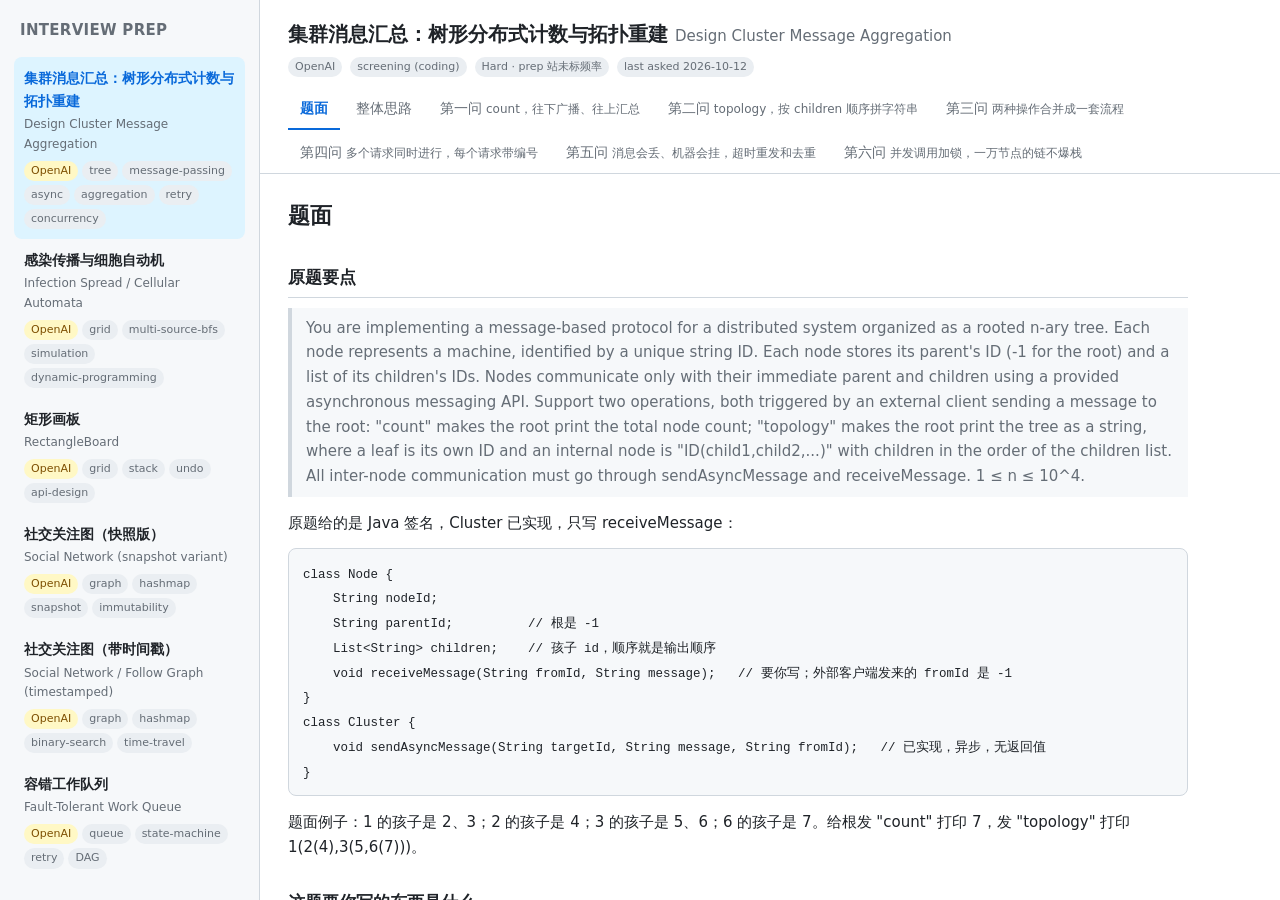
==== index.html @ 9dcd489c "interviewPrep: 题库站源码、六道题与 GitHub Pages 发布脚本 Co-Authored-By: Claude Fable 5.1 <noreply@anthropic.com>" ====
<!doctype html>
<html lang="zh-CN">
<head>
<meta charset="utf-8">
<meta name="viewport" content="width=device-width, initial-scale=1">
<title>Interview Prep</title>
<link rel="stylesheet" href="style.css?v=1792081049">
</head>
<body>
<div id="app"></div>
<script src="data.js?v=1792081049"></script>
<script src="app.js?v=1792081049"></script>
</body>
</html>
---- style.css ----
:root {
  --bg: #ffffff;
  --bg-soft: #f6f8fa;
  --border: #d0d7de;
  --text: #1f2328;
  --muted: #656d76;
  --accent: #0969da;
  --accent-soft: #ddf4ff;
  --add-bg: #e6ffec;
  --add-strong: #abf2bc;
  --del-bg: #ffebe9;
  --del-strong: #ffc1bd;
  --fold-bg: #f1f8ff;
  --ok: #1a7f37;
  --bad: #cf222e;
  --mono: "SF Mono", Menlo, Consolas, "Liberation Mono", monospace;
  --sans: -apple-system, system-ui, "PingFang SC", "Hiragino Sans GB", "Noto Sans CJK SC", "Microsoft YaHei", sans-serif;
}

* { box-sizing: border-box; }
html, body { margin: 0; height: 100%; }
body { font-family: var(--sans); color: var(--text); background: var(--bg); font-size: 15px; line-height: 1.65; }

#app { display: grid; grid-template-columns: 260px 1fr; height: 100vh; }

/* ---------------- sidebar ---------------- */
.sidebar { border-right: 1px solid var(--border); background: var(--bg-soft); padding: 18px 14px; overflow: auto; }
.sidebar h1 { font-size: 15px; margin: 0 0 14px 6px; letter-spacing: .02em; color: var(--muted); font-weight: 600; text-transform: uppercase; }
.plist { list-style: none; margin: 0; padding: 0; }
.plist li a { display: block; padding: 10px 10px; border-radius: 8px; text-decoration: none; color: var(--text); }
.plist li a:hover { background: #eaeef2; }
.plist li a.active { background: var(--accent-soft); color: var(--accent); }
.plist .t { font-weight: 600; font-size: 14px; }
.plist .s { font-size: 12px; color: var(--muted); margin-top: 2px; }
.plist .tags { margin-top: 6px; display: flex; flex-wrap: wrap; gap: 4px; }
.chip { display: inline-block; font-size: 11px; padding: 1px 7px; border-radius: 999px; background: #eaeef2; color: var(--muted); }
.chip.co { background: #fff8c5; color: #7d4e00; }

/* ---------------- main ---------------- */
.main { display: flex; flex-direction: column; min-width: 0; height: 100vh; }
.phead { padding: 18px 28px 0; border-bottom: 1px solid var(--border); }
.phead h2 { margin: 0; font-size: 20px; }
.phead .meta { margin: 6px 0 12px; display: flex; gap: 8px; flex-wrap: wrap; font-size: 12px; color: var(--muted); align-items: center; }
.tabs { display: flex; gap: 4px; flex-wrap: wrap; }
.tabs a { padding: 8px 12px; text-decoration: none; color: var(--muted); border-bottom: 2px solid transparent; font-size: 14px; margin-bottom: -1px; }
.tabs a:hover { color: var(--text); }
.tabs a.active { color: var(--accent); border-bottom-color: var(--accent); font-weight: 600; }
.tabs .sub { color: var(--muted); font-weight: 400; font-size: 12px; margin-left: 4px; }

.content { flex: 1; min-height: 0; overflow: auto; }
.content.scroll { padding: 24px 28px 48px; }
.doc { max-width: 900px; }

/* ---------------- markdown ---------------- */
.md h1 { font-size: 22px; margin: 0 0 16px; }
.md h2 { font-size: 17px; margin: 28px 0 10px; padding-bottom: 6px; border-bottom: 1px solid var(--border); }
.md h3 { font-size: 15px; margin: 20px 0 8px; color: #24292f; }
.md p { margin: 0 0 12px; }
.md ul, .md ol { margin: 0 0 12px; padding-left: 24px; }
.md li { margin: 4px 0; }
.md code { font-family: var(--mono); font-size: 12.5px; background: #eff1f3; padding: 1px 5px; border-radius: 4px; }
.md pre { background: var(--bg-soft); border: 1px solid var(--border); border-radius: 8px; padding: 12px 14px; overflow: auto; margin: 0 0 14px; }
.md pre code { background: none; padding: 0; font-size: 12.5px; line-height: 1.55; }
.md blockquote { margin: 0 0 14px; padding: 8px 14px; border-left: 4px solid var(--border); color: var(--muted); background: var(--bg-soft); }
.md blockquote p { margin: 0; }
.md table { border-collapse: collapse; margin: 0 0 16px; font-size: 13.5px; width: 100%; }
.md th, .md td { border: 1px solid var(--border); padding: 6px 10px; text-align: left; vertical-align: top; }
.md th { background: var(--bg-soft); font-weight: 600; }
.md strong { font-weight: 650; }

/* ---------------- step layout ---------------- */
.step { display: grid; grid-template-columns: minmax(380px, 46%) 1fr; height: 100%; min-height: 0; }
.step .notes { overflow: auto; padding: 22px 26px 48px; border-right: 1px solid var(--border); }
.step .codecol { display: flex; flex-direction: column; min-width: 0; min-height: 0; background: #fbfcfd; }
@media (max-width: 1100px) {
  .step { grid-template-columns: 1fr; height: auto; }
  .step .notes { border-right: none; border-bottom: 1px solid var(--border); }
  .content { overflow: auto; }
}

.toolbar { display: flex; align-items: center; gap: 14px; flex-wrap: wrap; padding: 10px 16px; border-bottom: 1px solid var(--border); background: var(--bg); font-size: 13px; }
.toolbar label { color: var(--muted); display: inline-flex; align-items: center; gap: 6px; }
.toolbar select { font: inherit; font-size: 13px; padding: 3px 6px; border: 1px solid var(--border); border-radius: 6px; background: var(--bg); }
.seg { display: inline-flex; border: 1px solid var(--border); border-radius: 6px; overflow: hidden; }
.seg button { font: inherit; font-size: 13px; padding: 4px 10px; border: 0; background: var(--bg); cursor: pointer; color: var(--muted); }
.seg button + button { border-left: 1px solid var(--border); }
.seg button.on { background: var(--accent-soft); color: var(--accent); font-weight: 600; }
.stats { font-family: var(--mono); font-size: 12px; }
.stats .a { color: var(--ok); } .stats .d { color: var(--bad); margin-left: 6px; }
.testchip { font-size: 12px; padding: 2px 8px; border-radius: 999px; margin-left: auto; }
.testchip.ok { background: #dafbe1; color: var(--ok); }
.testchip.bad { background: #ffebe9; color: var(--bad); }

.codeview { flex: 1; min-height: 0; overflow: auto; }
table.code { border-collapse: collapse; width: 100%; font-family: var(--mono); font-size: 12.5px; line-height: 1.5; }
table.code td { padding: 0 10px; white-space: pre; vertical-align: top; }
table.code td.ln { width: 1%; text-align: right; color: #8c959f; user-select: none; background: #f6f8fa; border-right: 1px solid #eaeef2; padding: 0 8px; }
table.code td.mk { width: 1%; padding: 0 4px; color: var(--muted); user-select: none; }
table.code tr.add td { background: var(--add-bg); }
table.code tr.add td.ln { background: var(--add-strong); }
table.code tr.add td.mk { color: var(--ok); }
table.code tr.del td { background: var(--del-bg); }
table.code tr.del td.ln { background: var(--del-strong); }
table.code tr.del td.mk { color: var(--bad); }
table.code tr.fold td { background: var(--fold-bg); color: var(--accent); cursor: pointer; text-align: center; padding: 3px; font-family: var(--sans); font-size: 12px; }
table.code tr.fold td:hover { text-decoration: underline; }
.empty { padding: 40px; color: var(--muted); text-align: center; }
pre.testout { margin: 0; padding: 14px 16px; font-family: var(--mono); font-size: 12px; white-space: pre-wrap; border-top: 1px solid var(--border); background: var(--bg); }

/* highlight */
.k { color: #cf222e; } .s { color: #0a3069; } .c { color: #6e7781; font-style: italic; } .n { color: #0550ae; } .d { color: #8250df; }

.stepnav { display: flex; justify-content: space-between; padding: 14px 26px; border-top: 1px solid var(--border); font-size: 14px; background: var(--bg); }
.stepnav a { color: var(--accent); text-decoration: none; }
.stepnav a:hover { text-decoration: underline; }
.stepnav .dis { color: var(--muted); }

/* ---------------- 窄屏：侧栏收起，题目用下拉框选 ---------------- */
.psel { display: none; }
@media (max-width: 900px) {
  #app { grid-template-columns: 1fr; }
  .sidebar { display: none; }
  .psel { display: block; margin: 0 0 10px; }
  .psel select { width: 100%; font: inherit; font-size: 14px; padding: 6px 8px; border: 1px solid var(--border); border-radius: 6px; background: var(--bg); }
  .phead { padding: 12px 16px 0; }
  .phead h2 { font-size: 17px; }
  .content.scroll { padding: 16px 16px 40px; }
  .step .notes { padding: 16px 16px 32px; }
  .toolbar { padding: 8px 12px; gap: 10px; }
  .stepnav { padding: 12px 16px; }
}
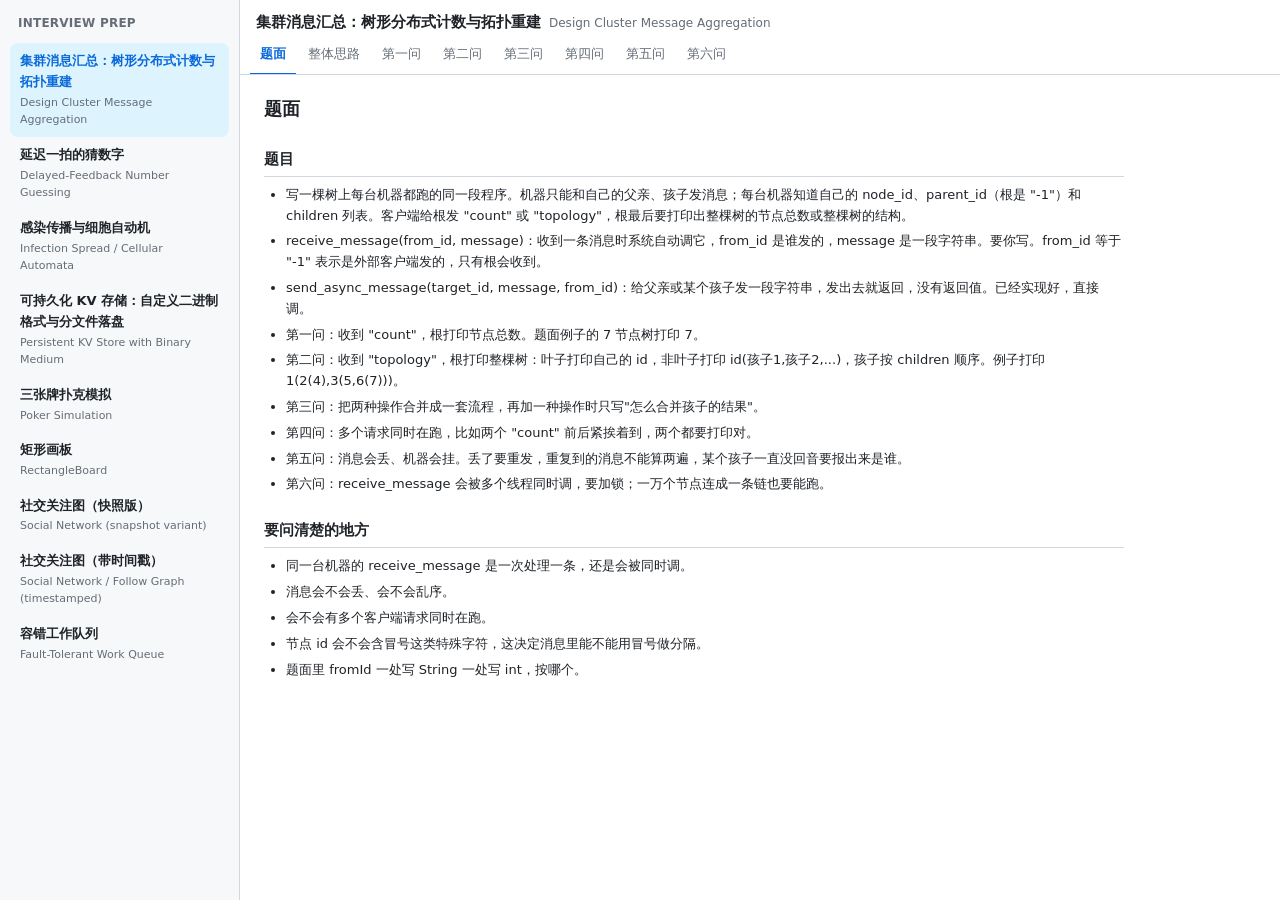
==== commit 93224de3: "题库改版：题面只说题目是什么、每问加“这一问要做什么”、笔记压成四段；iPad 左文右码布局、页面不整体滚动、字号调小；测试用例独立按钮 Co-Authored-By: Claude Fable 5." ====
--- a/index.html
+++ b/index.html
@@ -4,11 +4,11 @@
 <meta charset="utf-8">
 <meta name="viewport" content="width=device-width, initial-scale=1">
 <title>Interview Prep</title>
-<link rel="stylesheet" href="style.css?v=1792081049">
+<link rel="stylesheet" href="style.css?v=1792083086">
 </head>
 <body>
 <div id="app"></div>
-<script src="data.js?v=1792081049"></script>
-<script src="app.js?v=1792081049"></script>
+<script src="data.js?v=1792083086"></script>
+<script src="app.js?v=1792083086"></script>
 </body>
 </html>
--- a/style.css
+++ b/style.css
@@ -18,114 +18,140 @@
 }
 
 * { box-sizing: border-box; }
-html, body { margin: 0; height: 100%; }
-body { font-family: var(--sans); color: var(--text); background: var(--bg); font-size: 15px; line-height: 1.65; }
+/* 页面本身不滚动，只有各自的栏滚动；否则 iPad 上会出现页面和代码栏互相抢滚动的情况 */
+html, body { margin: 0; height: 100%; overflow: hidden; overscroll-behavior: none; }
+body { font-family: var(--sans); color: var(--text); background: var(--bg); font-size: 13px; line-height: 1.6; -webkit-text-size-adjust: 100%; }
 
-#app { display: grid; grid-template-columns: 260px 1fr; height: 100vh; }
+#app { display: grid; grid-template-columns: 240px 1fr; height: 100vh; height: 100dvh; }
+.scrollable, .sidebar, .content.scroll, .step .notes, .codeview, .tabs { overscroll-behavior: contain; -webkit-overflow-scrolling: touch; }
 
 /* ---------------- sidebar ---------------- */
-.sidebar { border-right: 1px solid var(--border); background: var(--bg-soft); padding: 18px 14px; overflow: auto; }
-.sidebar h1 { font-size: 15px; margin: 0 0 14px 6px; letter-spacing: .02em; color: var(--muted); font-weight: 600; text-transform: uppercase; }
+.sidebar { border-right: 1px solid var(--border); background: var(--bg-soft); padding: 14px 10px; overflow: auto; min-height: 0; }
+.sidebar h1 { font-size: 12px; margin: 0 0 10px 8px; letter-spacing: .02em; color: var(--muted); font-weight: 600; text-transform: uppercase; }
 .plist { list-style: none; margin: 0; padding: 0; }
-.plist li a { display: block; padding: 10px 10px; border-radius: 8px; text-decoration: none; color: var(--text); }
+.plist li a { display: block; padding: 8px 10px; border-radius: 8px; text-decoration: none; color: var(--text); }
 .plist li a:hover { background: #eaeef2; }
 .plist li a.active { background: var(--accent-soft); color: var(--accent); }
-.plist .t { font-weight: 600; font-size: 14px; }
-.plist .s { font-size: 12px; color: var(--muted); margin-top: 2px; }
-.plist .tags { margin-top: 6px; display: flex; flex-wrap: wrap; gap: 4px; }
-.chip { display: inline-block; font-size: 11px; padding: 1px 7px; border-radius: 999px; background: #eaeef2; color: var(--muted); }
+.plist .t { font-weight: 600; font-size: 13px; }
+.plist .s { font-size: 11px; color: var(--muted); margin-top: 1px; }
+.plist .tags { margin-top: 5px; display: flex; flex-wrap: wrap; gap: 4px; }
+.chip { display: inline-block; font-size: 11px; padding: 1px 7px; border-radius: 999px; background: #eaeef2; color: var(--muted); white-space: nowrap; }
 .chip.co { background: #fff8c5; color: #7d4e00; }
 
 /* ---------------- main ---------------- */
-.main { display: flex; flex-direction: column; min-width: 0; height: 100vh; }
-.phead { padding: 18px 28px 0; border-bottom: 1px solid var(--border); }
-.phead h2 { margin: 0; font-size: 20px; }
-.phead .meta { margin: 6px 0 12px; display: flex; gap: 8px; flex-wrap: wrap; font-size: 12px; color: var(--muted); align-items: center; }
-.tabs { display: flex; gap: 4px; flex-wrap: wrap; }
-.tabs a { padding: 8px 12px; text-decoration: none; color: var(--muted); border-bottom: 2px solid transparent; font-size: 14px; margin-bottom: -1px; }
+.main { display: flex; flex-direction: column; min-width: 0; min-height: 0; height: 100%; }
+.phead { border-bottom: 1px solid var(--border); background: var(--bg); flex-shrink: 0; }
+.titlebar { display: flex; align-items: center; gap: 10px; padding: 8px 16px 0; min-height: 36px; }
+.ptitle { margin: 0; font-size: 15px; flex: 1; min-width: 0; white-space: nowrap; overflow: hidden; text-overflow: ellipsis; }
+.ptitle .en { color: var(--muted); font-weight: 400; font-size: 12px; margin-left: 8px; }
+.meta { display: flex; gap: 6px; flex-shrink: 0; }
+.psel { display: none; flex: 1; min-width: 0; font: inherit; font-size: 14px; font-weight: 600; padding: 4px 8px; border: 1px solid var(--border); border-radius: 6px; background: var(--bg); color: var(--text); }
+
+/* 页签永远一行，放不下就横向滑，不往下堆 */
+.tabs { display: flex; flex-wrap: nowrap; gap: 2px; overflow-x: auto; padding: 0 10px; scrollbar-width: none; }
+.tabs::-webkit-scrollbar { display: none; }
+.tabs a { flex-shrink: 0; padding: 8px 10px; text-decoration: none; color: var(--muted); border-bottom: 2px solid transparent; font-size: 13px; margin-bottom: -1px; white-space: nowrap; }
 .tabs a:hover { color: var(--text); }
 .tabs a.active { color: var(--accent); border-bottom-color: var(--accent); font-weight: 600; }
-.tabs .sub { color: var(--muted); font-weight: 400; font-size: 12px; margin-left: 4px; }
+.tabs .sub { display: none; color: var(--muted); font-weight: 400; font-size: 11px; margin-left: 4px; }
+@media (min-width: 1300px) { .tabs .sub { display: inline; } }
 
-.content { flex: 1; min-height: 0; overflow: auto; }
-.content.scroll { padding: 24px 28px 48px; }
-.doc { max-width: 900px; }
+.content { flex: 1; min-height: 0; display: flex; flex-direction: column; overflow: hidden; }
+.content.scroll { display: block; overflow: auto; padding: 20px 24px 60px; }
+.doc { max-width: 860px; }
 
 /* ---------------- markdown ---------------- */
-.md h1 { font-size: 22px; margin: 0 0 16px; }
-.md h2 { font-size: 17px; margin: 28px 0 10px; padding-bottom: 6px; border-bottom: 1px solid var(--border); }
-.md h3 { font-size: 15px; margin: 20px 0 8px; color: #24292f; }
-.md p { margin: 0 0 12px; }
-.md ul, .md ol { margin: 0 0 12px; padding-left: 24px; }
-.md li { margin: 4px 0; }
-.md code { font-family: var(--mono); font-size: 12.5px; background: #eff1f3; padding: 1px 5px; border-radius: 4px; }
-.md pre { background: var(--bg-soft); border: 1px solid var(--border); border-radius: 8px; padding: 12px 14px; overflow: auto; margin: 0 0 14px; }
-.md pre code { background: none; padding: 0; font-size: 12.5px; line-height: 1.55; }
-.md blockquote { margin: 0 0 14px; padding: 8px 14px; border-left: 4px solid var(--border); color: var(--muted); background: var(--bg-soft); }
+.md h1 { font-size: 18px; margin: 0 0 14px; }
+.md h2 { font-size: 14.5px; margin: 24px 0 8px; padding-bottom: 5px; border-bottom: 1px solid var(--border); }
+.md h3 { font-size: 13.5px; margin: 16px 0 6px; color: #24292f; }
+.md p { margin: 0 0 10px; }
+.md ul, .md ol { margin: 0 0 10px; padding-left: 22px; }
+.md li { margin: 5px 0; }
+.md code { font-family: var(--mono); font-size: 11.5px; background: #eff1f3; padding: 1px 5px; border-radius: 4px; }
+.md pre { background: var(--bg-soft); border: 1px solid var(--border); border-radius: 8px; padding: 10px 12px; overflow: auto; margin: 0 0 12px; }
+.md pre code { background: none; padding: 0; font-size: 11.5px; line-height: 1.5; }
+.md blockquote { margin: 0 0 12px; padding: 6px 12px; border-left: 4px solid var(--border); color: var(--muted); background: var(--bg-soft); }
 .md blockquote p { margin: 0; }
-.md table { border-collapse: collapse; margin: 0 0 16px; font-size: 13.5px; width: 100%; }
-.md th, .md td { border: 1px solid var(--border); padding: 6px 10px; text-align: left; vertical-align: top; }
+.md table { border-collapse: collapse; margin: 0 0 14px; font-size: 12px; width: 100%; }
+.md th, .md td { border: 1px solid var(--border); padding: 5px 8px; text-align: left; vertical-align: top; }
 .md th { background: var(--bg-soft); font-weight: 600; }
 .md strong { font-weight: 650; }
 
-/* ---------------- step layout ---------------- */
-.step { display: grid; grid-template-columns: minmax(380px, 46%) 1fr; height: 100%; min-height: 0; }
-.step .notes { overflow: auto; padding: 22px 26px 48px; border-right: 1px solid var(--border); }
+/* ---------------- step layout：左文字右代码，两栏各自滚 ---------------- */
+.panebar { display: none; padding: 6px 12px; border-bottom: 1px solid var(--border); background: var(--bg); flex-shrink: 0; }
+.step { display: grid; grid-template-columns: minmax(260px, 38%) 1fr; flex: 1; min-height: 0; }
+.step .notes { overflow: auto; min-height: 0; padding: 14px 18px 40px; border-right: 1px solid var(--border); font-size: 13px; }
+.step .notes .md h1 { font-size: 15px; margin: 0 0 12px; }
+.step .notes .md h2 { font-size: 13px; margin: 18px 0 6px; color: var(--muted); text-transform: none; }
+.step .notes .md li { margin: 6px 0; }
 .step .codecol { display: flex; flex-direction: column; min-width: 0; min-height: 0; background: #fbfcfd; }
-@media (max-width: 1100px) {
-  .step { grid-template-columns: 1fr; height: auto; }
-  .step .notes { border-right: none; border-bottom: 1px solid var(--border); }
-  .content { overflow: auto; }
-}
+.step.pane-both .innotes { display: none; }
 
-.toolbar { display: flex; align-items: center; gap: 14px; flex-wrap: wrap; padding: 10px 16px; border-bottom: 1px solid var(--border); background: var(--bg); font-size: 13px; }
-.toolbar label { color: var(--muted); display: inline-flex; align-items: center; gap: 6px; }
-.toolbar select { font: inherit; font-size: 13px; padding: 3px 6px; border: 1px solid var(--border); border-radius: 6px; background: var(--bg); }
+details.more { margin-top: 20px; border-top: 1px solid var(--border); padding-top: 8px; }
+details.more summary { cursor: pointer; color: var(--accent); font-size: 13px; user-select: none; }
+details.more .morebody { margin-top: 8px; }
+
+.toolbar { display: flex; align-items: center; gap: 10px 12px; flex-wrap: wrap; padding: 7px 12px; border-bottom: 1px solid var(--border); background: var(--bg); font-size: 12px; flex-shrink: 0; }
+.toolbar label { color: var(--muted); display: inline-flex; align-items: center; gap: 5px; white-space: nowrap; }
+.toolbar label.right { margin-left: auto; }
+.toolbar select { font: inherit; font-size: 12px; padding: 3px 6px; border: 1px solid var(--border); border-radius: 6px; background: var(--bg); max-width: 170px; }
 .seg { display: inline-flex; border: 1px solid var(--border); border-radius: 6px; overflow: hidden; }
-.seg button { font: inherit; font-size: 13px; padding: 4px 10px; border: 0; background: var(--bg); cursor: pointer; color: var(--muted); }
+.seg button { font: inherit; font-size: 12px; padding: 5px 10px; border: 0; background: var(--bg); cursor: pointer; color: var(--muted); white-space: nowrap; }
 .seg button + button { border-left: 1px solid var(--border); }
 .seg button.on { background: var(--accent-soft); color: var(--accent); font-weight: 600; }
-.stats { font-family: var(--mono); font-size: 12px; }
+.stats { font-family: var(--mono); font-size: 11px; }
 .stats .a { color: var(--ok); } .stats .d { color: var(--bad); margin-left: 6px; }
-.testchip { font-size: 12px; padding: 2px 8px; border-radius: 999px; margin-left: auto; }
-.testchip.ok { background: #dafbe1; color: var(--ok); }
-.testchip.bad { background: #ffebe9; color: var(--bad); }
+.dot { display: inline-block; width: 7px; height: 7px; border-radius: 50%; margin-left: 5px; vertical-align: middle; }
+.dot.ok { background: var(--ok); } .dot.bad { background: var(--bad); }
+.testbanner { padding: 6px 14px; font-size: 12px; border-bottom: 1px solid var(--border); flex-shrink: 0; }
+.testbanner.ok { background: #dafbe1; color: var(--ok); }
+.testbanner.bad { background: #ffebe9; color: var(--bad); }
 
 .codeview { flex: 1; min-height: 0; overflow: auto; }
-table.code { border-collapse: collapse; width: 100%; font-family: var(--mono); font-size: 12.5px; line-height: 1.5; }
+table.code { border-collapse: collapse; width: 100%; font-family: var(--mono); font-size: 11.5px; line-height: 1.5; }
 table.code td { padding: 0 10px; white-space: pre; vertical-align: top; }
-table.code td.ln { width: 1%; text-align: right; color: #8c959f; user-select: none; background: #f6f8fa; border-right: 1px solid #eaeef2; padding: 0 8px; }
-table.code td.mk { width: 1%; padding: 0 4px; color: var(--muted); user-select: none; }
+table.code.wrap td { white-space: pre-wrap; word-break: break-all; }
+table.code td.ln { width: 1%; text-align: right; color: #8c959f; user-select: none; background: #f6f8fa; border-right: 1px solid #eaeef2; padding: 0 8px; white-space: nowrap; }
+table.code td.mk { width: 1%; padding: 0 4px; color: var(--muted); user-select: none; white-space: nowrap; }
 table.code tr.add td { background: var(--add-bg); }
 table.code tr.add td.ln { background: var(--add-strong); }
 table.code tr.add td.mk { color: var(--ok); }
 table.code tr.del td { background: var(--del-bg); }
 table.code tr.del td.ln { background: var(--del-strong); }
 table.code tr.del td.mk { color: var(--bad); }
-table.code tr.fold td { background: var(--fold-bg); color: var(--accent); cursor: pointer; text-align: center; padding: 3px; font-family: var(--sans); font-size: 12px; }
+table.code tr.fold td { background: var(--fold-bg); color: var(--accent); cursor: pointer; text-align: center; padding: 4px; font-family: var(--sans); font-size: 11px; white-space: normal; }
 table.code tr.fold td:hover { text-decoration: underline; }
 .empty { padding: 40px; color: var(--muted); text-align: center; }
-pre.testout { margin: 0; padding: 14px 16px; font-family: var(--mono); font-size: 12px; white-space: pre-wrap; border-top: 1px solid var(--border); background: var(--bg); }
+pre.testout { margin: 0; padding: 12px 14px; font-family: var(--mono); font-size: 11px; white-space: pre-wrap; border-bottom: 1px solid var(--border); background: var(--bg); max-height: 40%; overflow: auto; flex-shrink: 0; }
 
 /* highlight */
 .k { color: #cf222e; } .s { color: #0a3069; } .c { color: #6e7781; font-style: italic; } .n { color: #0550ae; } .d { color: #8250df; }
 
-.stepnav { display: flex; justify-content: space-between; padding: 14px 26px; border-top: 1px solid var(--border); font-size: 14px; background: var(--bg); }
+.stepnav { display: flex; justify-content: space-between; padding: 9px 16px; border-top: 1px solid var(--border); font-size: 13px; background: var(--bg); flex-shrink: 0; }
+.stepnav.innotes { margin: 24px -18px -40px; }
 .stepnav a { color: var(--accent); text-decoration: none; }
 .stepnav a:hover { text-decoration: underline; }
 .stepnav .dis { color: var(--muted); }
 
-/* ---------------- 窄屏：侧栏收起，题目用下拉框选 ---------------- */
-.psel { display: none; }
-@media (max-width: 900px) {
+/* ---------------- 1200px 以下（含 iPad 横屏）：侧栏收起，题目用下拉框选，去掉标签 ---------------- */
+@media (max-width: 1199px) {
   #app { grid-template-columns: 1fr; }
   .sidebar { display: none; }
-  .psel { display: block; margin: 0 0 10px; }
-  .psel select { width: 100%; font: inherit; font-size: 14px; padding: 6px 8px; border: 1px solid var(--border); border-radius: 6px; background: var(--bg); }
-  .phead { padding: 12px 16px 0; }
-  .phead h2 { font-size: 17px; }
-  .content.scroll { padding: 16px 16px 40px; }
-  .step .notes { padding: 16px 16px 32px; }
-  .toolbar { padding: 8px 12px; gap: 10px; }
-  .stepnav { padding: 12px 16px; }
+  .psel { display: block; }
+  .ptitle, .meta { display: none; }
+  .titlebar { padding: 6px 10px 0; }
+  .tabs { padding: 0 6px; }
+  .content.scroll { padding: 14px 14px 50px; }
 }
+
+/* ---------------- 720px 以下（iPad 分屏、手机）：两栏放不下，切换看思路或代码 ---------------- */
+@media (max-width: 719px) {
+  .panebar { display: block; }
+  .step { grid-template-columns: 1fr; }
+  .step .notes { border-right: none; padding: 12px 14px 0; }
+  .step.pane-notes .codecol { display: none; }
+  .step.pane-code .notes { display: none; }
+  .stepnav.innotes { margin: 24px -14px 0; }
+  .toolbar { padding: 6px 10px; gap: 8px 10px; }
+  .toolbar select { max-width: 130px; }
+}
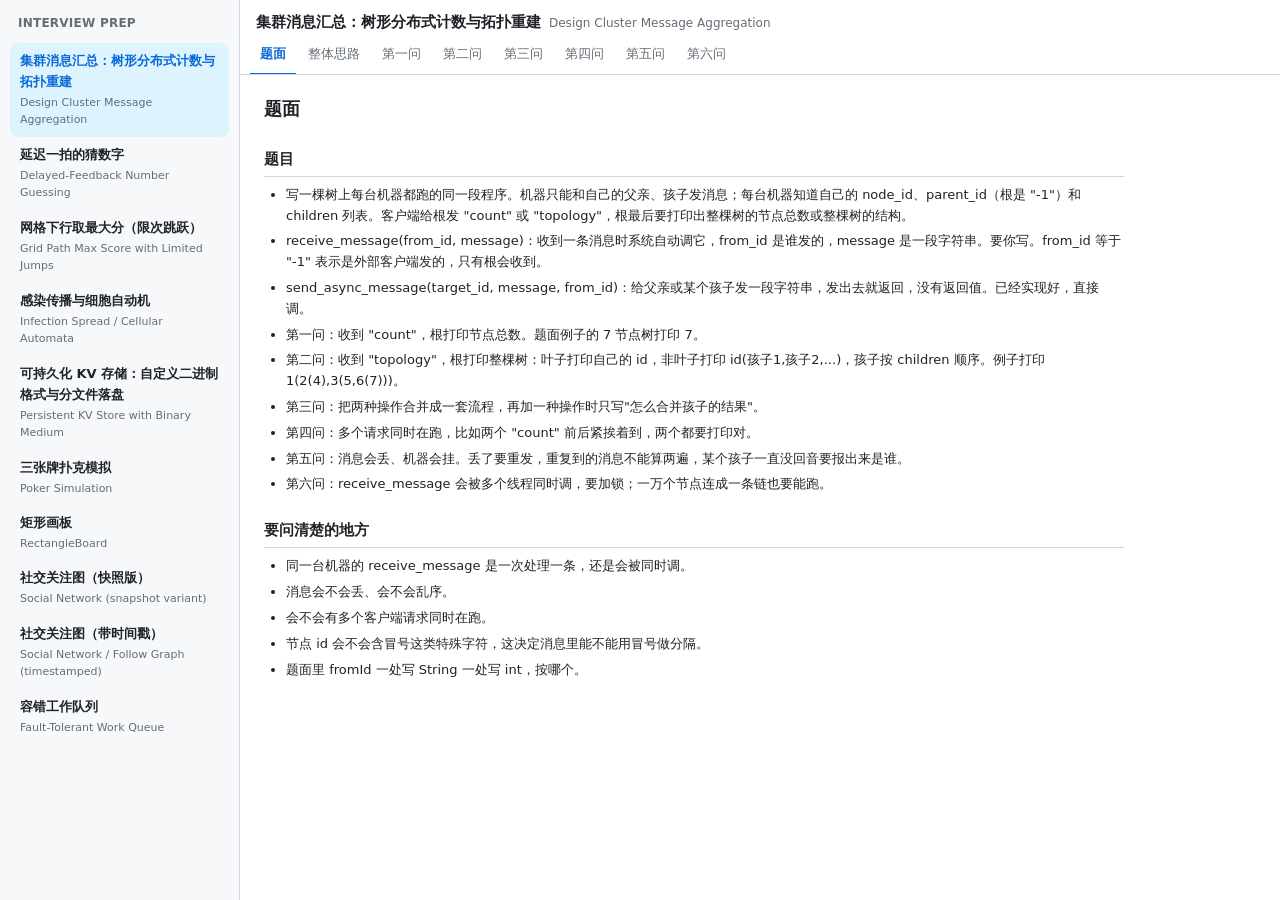
==== commit e1b39dd1: "加 grid-path-jumps：网格下行取最大分（限次跳跃），四问 Co-Authored-By: Claude Fable 5.1 <noreply@anthropic.com>" ====
--- a/index.html
+++ b/index.html
@@ -4,11 +4,11 @@
 <meta charset="utf-8">
 <meta name="viewport" content="width=device-width, initial-scale=1">
 <title>Interview Prep</title>
-<link rel="stylesheet" href="style.css?v=1792083086">
+<link rel="stylesheet" href="style.css?v=1792100945">
 </head>
 <body>
 <div id="app"></div>
-<script src="data.js?v=1792083086"></script>
-<script src="app.js?v=1792083086"></script>
+<script src="data.js?v=1792100945"></script>
+<script src="app.js?v=1792100945"></script>
 </body>
 </html>
